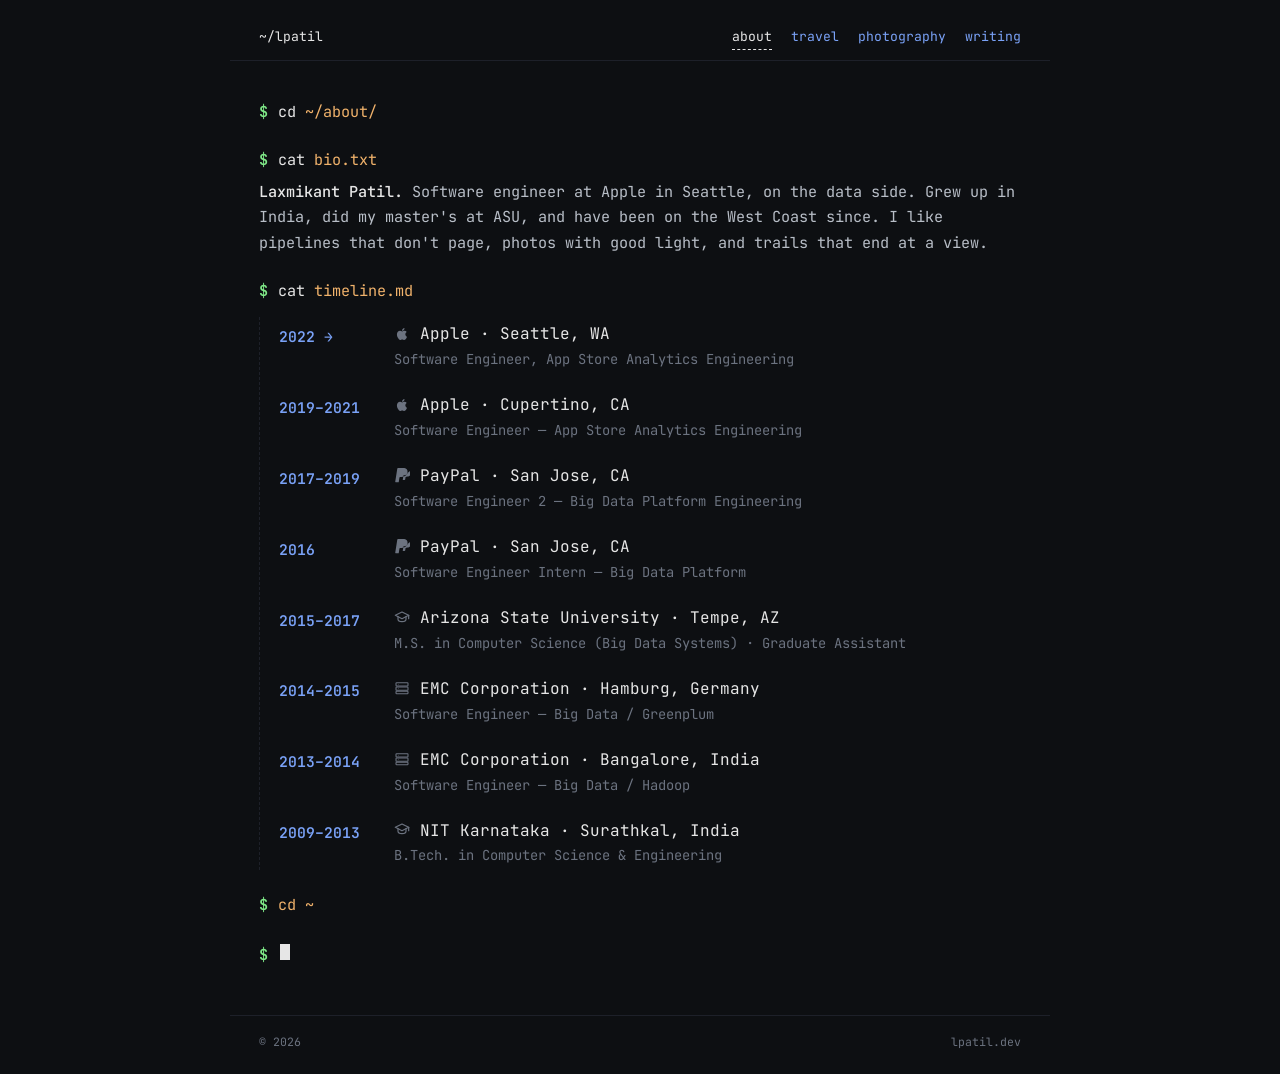
==== about/index.html @ 9c76da43 "Rebuild site as terminal-style personal blog Home (index.html) renders as a shell session with whoam" ====
<!DOCTYPE html>
<html lang="en">
<head>
    <meta charset="UTF-8">
    <meta name="viewport" content="width=device-width, initial-scale=1.0">
    <title>about — ~/lpatil</title>
    <meta name="description" content="About Laxmikant Patil — software engineer, traveler, photographer.">

    <link rel="preconnect" href="https://fonts.googleapis.com">
    <link rel="preconnect" href="https://fonts.gstatic.com" crossorigin>
    <link href="https://fonts.googleapis.com/css2?family=JetBrains+Mono:wght@400;500;600;700&display=swap" rel="stylesheet">

    <link rel="stylesheet" href="../assets/style.css">
</head>
<body>

    <header class="topbar">
        <span class="title"><a href="../index.html">~/lpatil</a></span>
        <nav class="topbar-nav" aria-label="Sections">
            <a href="../about/" aria-current="page">about</a>
            <a href="../travel/">travel</a>
            <a href="../photography/">photography</a>
            <a href="../writing/">writing</a>
        </nav>
    </header>

    <main class="term">
        <div class="stagger">

            <div class="line">
                <span class="prompt">$</span>
                <span class="cmd">cd <span class="str">~/about/</span></span>
            </div>

            <div class="line">
                <span class="prompt">$</span>
                <span class="cmd">cat <span class="str">bio.txt</span></span>
            </div>
            <p class="out">
                <em>Laxmikant Patil.</em> Software engineer at Apple in Seattle, on the
                data side. Grew up in India, did my master's at ASU, and have been on
                the West Coast since. I like pipelines that don't page, photos with
                good light, and trails that end at a view.
            </p>

            <div class="line">
                <span class="prompt">$</span>
                <span class="cmd">cat <span class="str">timeline.md</span></span>
            </div>
            <div class="out">
                <div class="timeline">

                    <div class="entry">
                        <span class="year">2022 →</span>
                        <div>
                            <div class="where">
                                <svg class="mark" viewBox="0 0 24 24" fill="currentColor" aria-hidden="true"><path d="M17.05 20.28c-.98.95-2.05.8-3.08.35-1.09-.46-2.09-.48-3.24 0-1.44.62-2.2.44-3.06-.35C2.79 15.25 3.51 7.59 9.05 7.31c1.35.07 2.29.74 3.08.8 1.18-.24 2.31-.93 3.57-.84 1.51.12 2.65.72 3.4 1.8-3.12 1.87-2.38 5.98.48 7.13-.57 1.5-1.31 2.99-2.54 4.09zM12.03 7.25c-.15-2.23 1.66-4.07 3.74-4.25.29 2.58-2.34 4.5-3.74 4.25z"/></svg>
                                Apple &middot; Seattle, WA
                            </div>
                            <div class="role">Software Engineer, App Store Analytics Engineering</div>
                        </div>
                    </div>

                    <div class="entry">
                        <span class="year">2019&ndash;2021</span>
                        <div>
                            <div class="where">
                                <svg class="mark" viewBox="0 0 24 24" fill="currentColor" aria-hidden="true"><path d="M17.05 20.28c-.98.95-2.05.8-3.08.35-1.09-.46-2.09-.48-3.24 0-1.44.62-2.2.44-3.06-.35C2.79 15.25 3.51 7.59 9.05 7.31c1.35.07 2.29.74 3.08.8 1.18-.24 2.31-.93 3.57-.84 1.51.12 2.65.72 3.4 1.8-3.12 1.87-2.38 5.98.48 7.13-.57 1.5-1.31 2.99-2.54 4.09zM12.03 7.25c-.15-2.23 1.66-4.07 3.74-4.25.29 2.58-2.34 4.5-3.74 4.25z"/></svg>
                                Apple &middot; Cupertino, CA
                            </div>
                            <div class="role">Software Engineer &mdash; App Store Analytics Engineering</div>
                        </div>
                    </div>

                    <div class="entry">
                        <span class="year">2017&ndash;2019</span>
                        <div>
                            <div class="where">
                                <svg class="mark" viewBox="0 0 24 24" fill="currentColor" aria-hidden="true"><path d="M7.076 21.337H2.47a.641.641 0 0 1-.633-.74L4.944.901C5.026.382 5.474 0 5.998 0h7.46c2.57 0 4.578.543 5.69 1.81 1.01 1.15 1.304 2.42 1.012 4.287-.023.143-.047.288-.077.437-.983 5.05-4.349 6.797-8.647 6.797h-2.19c-.524 0-.968.382-1.05.9l-1.12 7.106zm14.146-14.42a3.35 3.35 0 0 0-.607-.541c-.013.076-.026.175-.041.254-.59 3.025-2.566 4.078-5.205 4.078h-.78a.483.483 0 0 0-.477.42l-1.003 6.353c-.052.337.171.649.514.649h2.24c.438 0 .814-.32.883-.743l.017-.094.51-3.225.032-.18c.069-.422.445-.74.883-.74h.557c3.605 0 6.428-1.461 7.254-5.696.345-1.773.17-3.255-.748-4.295z"/></svg>
                                PayPal &middot; San Jose, CA
                            </div>
                            <div class="role">Software Engineer 2 &mdash; Big Data Platform Engineering</div>
                        </div>
                    </div>

                    <div class="entry">
                        <span class="year">2016</span>
                        <div>
                            <div class="where">
                                <svg class="mark" viewBox="0 0 24 24" fill="currentColor" aria-hidden="true"><path d="M7.076 21.337H2.47a.641.641 0 0 1-.633-.74L4.944.901C5.026.382 5.474 0 5.998 0h7.46c2.57 0 4.578.543 5.69 1.81 1.01 1.15 1.304 2.42 1.012 4.287-.023.143-.047.288-.077.437-.983 5.05-4.349 6.797-8.647 6.797h-2.19c-.524 0-.968.382-1.05.9l-1.12 7.106zm14.146-14.42a3.35 3.35 0 0 0-.607-.541c-.013.076-.026.175-.041.254-.59 3.025-2.566 4.078-5.205 4.078h-.78a.483.483 0 0 0-.477.42l-1.003 6.353c-.052.337.171.649.514.649h2.24c.438 0 .814-.32.883-.743l.017-.094.51-3.225.032-.18c.069-.422.445-.74.883-.74h.557c3.605 0 6.428-1.461 7.254-5.696.345-1.773.17-3.255-.748-4.295z"/></svg>
                                PayPal &middot; San Jose, CA
                            </div>
                            <div class="role">Software Engineer Intern &mdash; Big Data Platform</div>
                        </div>
                    </div>

                    <div class="entry">
                        <span class="year">2015&ndash;2017</span>
                        <div>
                            <div class="where">
                                <svg class="mark" viewBox="0 0 24 24" fill="none" stroke="currentColor" stroke-width="1.8" stroke-linejoin="round" stroke-linecap="round" aria-hidden="true"><path d="M12 3 L22 8 L12 13 L2 8 Z"/><path d="M6 10v4c0 2 2.7 3.5 6 3.5s6-1.5 6-3.5v-4"/><path d="M22 8v5"/></svg>
                                Arizona State University &middot; Tempe, AZ
                            </div>
                            <div class="role">M.S. in Computer Science (Big Data Systems) &middot; Graduate Assistant</div>
                        </div>
                    </div>

                    <div class="entry">
                        <span class="year">2014&ndash;2015</span>
                        <div>
                            <div class="where">
                                <svg class="mark" viewBox="0 0 24 24" fill="none" stroke="currentColor" stroke-width="1.6" stroke-linejoin="round" aria-hidden="true"><rect x="3" y="4" width="18" height="5" rx="1"/><rect x="3" y="10.5" width="18" height="5" rx="1"/><rect x="3" y="17" width="18" height="3.5" rx="1"/><circle cx="7" cy="6.5" r="0.6" fill="currentColor" stroke="none"/><circle cx="7" cy="13" r="0.6" fill="currentColor" stroke="none"/></svg>
                                EMC Corporation &middot; Hamburg, Germany
                            </div>
                            <div class="role">Software Engineer &mdash; Big Data / Greenplum</div>
                        </div>
                    </div>

                    <div class="entry">
                        <span class="year">2013&ndash;2014</span>
                        <div>
                            <div class="where">
                                <svg class="mark" viewBox="0 0 24 24" fill="none" stroke="currentColor" stroke-width="1.6" stroke-linejoin="round" aria-hidden="true"><rect x="3" y="4" width="18" height="5" rx="1"/><rect x="3" y="10.5" width="18" height="5" rx="1"/><rect x="3" y="17" width="18" height="3.5" rx="1"/><circle cx="7" cy="6.5" r="0.6" fill="currentColor" stroke="none"/><circle cx="7" cy="13" r="0.6" fill="currentColor" stroke="none"/></svg>
                                EMC Corporation &middot; Bangalore, India
                            </div>
                            <div class="role">Software Engineer &mdash; Big Data / Hadoop</div>
                        </div>
                    </div>

                    <div class="entry">
                        <span class="year">2009&ndash;2013</span>
                        <div>
                            <div class="where">
                                <svg class="mark" viewBox="0 0 24 24" fill="none" stroke="currentColor" stroke-width="1.8" stroke-linejoin="round" stroke-linecap="round" aria-hidden="true"><path d="M12 3 L22 8 L12 13 L2 8 Z"/><path d="M6 10v4c0 2 2.7 3.5 6 3.5s6-1.5 6-3.5v-4"/><path d="M22 8v5"/></svg>
                                NIT Karnataka &middot; Surathkal, India
                            </div>
                            <div class="role">B.Tech. in Computer Science &amp; Engineering</div>
                        </div>
                    </div>

                </div>
            </div>

            <div class="line">
                <span class="prompt">$</span>
                <a href="../index.html" class="back">cd ~</a>
            </div>

            <div class="line">
                <span class="prompt">$</span>
                <span class="cursor" aria-hidden="true"></span>
            </div>

        </div>
    </main>

    <footer class="bottombar">
        <span>© 2026</span>
        <span>lpatil.dev</span>
    </footer>

</body>
</html>
---- assets/style.css ----
/* =========================================================
   lpatil.dev — shared stylesheet
   Clean terminal aesthetic
   ========================================================= */

:root {
    --bg:        #0d0f12;
    --bg-soft:   #12151a;
    --fg:        #e6e6e6;
    --fg-soft:   #b8bec7;
    --fg-muted:  #6c7380;
    --prompt:    #7ee787;
    --link:      #f0b26b;
    --dir:       #7aa2f7;
    --string:    #f0b26b;
    --comment:   #6c7380;
    --rule:      #1d2029;
}

* { box-sizing: border-box; margin: 0; padding: 0; }

html {
    font-size: 16px;
    -webkit-text-size-adjust: 100%;
}

body {
    min-height: 100vh;
    background-color: var(--bg);
    color: var(--fg-soft);
    font-family: 'JetBrains Mono', ui-monospace, 'SFMono-Regular', 'Menlo', monospace;
    font-weight: 400;
    font-size: 0.95rem;
    line-height: 1.7;
    -webkit-font-smoothing: antialiased;
    -moz-osx-font-smoothing: grayscale;
    display: flex;
    flex-direction: column;
}

::selection {
    background: var(--prompt);
    color: var(--bg);
}

a {
    color: var(--link);
    text-decoration: none;
    border-bottom: 1px dashed transparent;
    transition: border-color .15s ease, color .15s ease;
}

a:hover { border-bottom-color: var(--link); }

/* ============ TOPBAR ============ */
header.topbar {
    max-width: 820px;
    margin: 0 auto;
    width: 100%;
    padding: 1.6rem 1.8rem 0.6rem;
    color: var(--fg-muted);
    font-size: 0.82rem;
    display: flex;
    justify-content: space-between;
    align-items: baseline;
    border-bottom: 1px solid var(--rule);
    position: relative;
    z-index: 1;
}

.topbar .title a {
    color: var(--fg);
    border-bottom: none;
    transition: color .15s ease;
}

.topbar .title a:hover { color: var(--prompt); }

.topbar-nav {
    display: flex;
    gap: 1.2rem;
    font-size: 0.82rem;
}

.topbar-nav a {
    color: var(--dir);
    border-bottom: 1px dashed transparent;
    padding-bottom: 1px;
}

.topbar-nav a:hover,
.topbar-nav a[aria-current="page"] {
    border-bottom-color: var(--dir);
}

.topbar-nav a[aria-current="page"] {
    color: var(--fg);
    border-bottom-color: var(--fg);
}

/* ============ TERMINAL BODY ============ */
main.term {
    max-width: 820px;
    margin: 0 auto;
    width: 100%;
    padding: 2.4rem 1.8rem 3rem;
    flex: 1;
    position: relative;
    z-index: 1;
}

.line {
    display: flex;
    align-items: baseline;
    gap: 0.65rem;
    flex-wrap: wrap;
    margin-top: 1.4rem;
}

.line:first-child { margin-top: 0; }

.prompt {
    color: var(--prompt);
    user-select: none;
    font-weight: 600;
}

.host {
    color: var(--fg-muted);
    user-select: none;
}

.cmd { color: var(--fg); }
.cmd .flag { color: var(--fg-muted); }
.cmd .str { color: var(--string); }

.out {
    color: var(--fg-soft);
    margin: 0.35rem 0 0;
    padding-left: 0;
}

.out.name {
    color: var(--fg);
    font-weight: 600;
    font-size: 1.05rem;
    letter-spacing: -0.01em;
}

.out.muted {
    color: var(--fg-muted);
    font-style: italic;
}

.out em {
    color: var(--fg);
    font-style: normal;
    font-weight: 500;
}

.back {
    color: var(--link);
    border-bottom: 1px dashed transparent;
}

.back:hover { border-bottom-color: var(--link); }

/* Blinking cursor */
.cursor {
    display: inline-block;
    width: 0.6em;
    height: 1em;
    background: var(--fg);
    vertical-align: text-bottom;
    animation: blink 1.05s steps(2, end) infinite;
    margin-left: 0.15em;
}

@keyframes blink {
    to { background: transparent; }
}

/* Staggered fade-in */
.stagger > * {
    opacity: 0;
    transform: translateY(4px);
    animation: appear .5s ease-out forwards;
}
.stagger > *:nth-child(1)  { animation-delay: .05s; }
.stagger > *:nth-child(2)  { animation-delay: .22s; }
.stagger > *:nth-child(3)  { animation-delay: .39s; }
.stagger > *:nth-child(4)  { animation-delay: .56s; }
.stagger > *:nth-child(5)  { animation-delay: .73s; }
.stagger > *:nth-child(6)  { animation-delay: .90s; }
.stagger > *:nth-child(7)  { animation-delay: 1.05s; }
.stagger > *:nth-child(8)  { animation-delay: 1.20s; }
.stagger > *:nth-child(9)  { animation-delay: 1.35s; }
.stagger > *:nth-child(n+10) { animation-delay: 1.50s; }

@keyframes appear {
    to { opacity: 1; transform: none; }
}

@media (prefers-reduced-motion: reduce) {
    .stagger > * { opacity: 1; transform: none; animation: none; }
    .cursor { animation: none; }
}

/* ============ LINKS LIST (social with icons) ============ */
.links {
    margin-top: 0.4rem;
    display: flex;
    flex-direction: column;
    gap: 0.35rem;
    color: var(--fg-soft);
}

.links .row {
    display: flex;
    align-items: center;
    gap: 0.7rem;
}

.links a {
    color: var(--link);
    border-bottom: 1px dashed transparent;
}

.links a:hover { border-bottom-color: var(--link); }

.links .icon {
    flex: 0 0 14px;
    width: 14px;
    height: 14px;
    color: var(--fg-muted);
    transition: color .15s ease, transform .15s ease;
}

.links .row:hover .icon {
    color: var(--link);
    transform: translateX(1px);
}

/* ============ PHOTO FRAME ============ */
.photo-frame {
    margin-top: 0.55rem;
    display: inline-block;
}

.photo {
    width: 170px;
    height: 170px;
    object-fit: cover;
    display: block;
    border: 1px solid var(--rule);
    border-radius: 3px;
    background: var(--bg-soft);
    filter: saturate(0.95);
    transition: filter .25s ease, transform .25s ease;
}

.photo-frame:hover .photo {
    filter: saturate(1.08);
    transform: translateY(-1px);
}

.photo-meta {
    color: var(--fg-muted);
    font-size: 0.76rem;
    margin-top: 0.4rem;
    letter-spacing: 0.02em;
}

/* ============ TICKER / tail -f ============ */
.ticker-wrap {
    margin-top: 0.55rem;
    padding: 0.35rem 0;
    border-top: 1px dashed var(--rule);
    border-bottom: 1px dashed var(--rule);
    position: relative;
}

.ticker {
    overflow: hidden;
    position: relative;
    -webkit-mask-image: linear-gradient(90deg, transparent, #000 6%, #000 94%, transparent);
            mask-image: linear-gradient(90deg, transparent, #000 6%, #000 94%, transparent);
}

.ticker-track {
    display: inline-flex;
    align-items: center;
    gap: 1.8rem;
    white-space: nowrap;
    padding-right: 1.8rem;
    animation: ticker-scroll 42s linear infinite;
    will-change: transform;
}

.ticker-wrap:hover .ticker-track { animation-play-state: paused; }

@keyframes ticker-scroll {
    from { transform: translateX(0); }
    to   { transform: translateX(-50%); }
}

.ticker .post {
    color: var(--fg-soft);
    display: inline-flex;
    align-items: baseline;
    gap: 0.6rem;
}

.ticker .date {
    color: var(--fg-muted);
    font-size: 0.82rem;
}

.ticker .tag {
    font-size: 0.74rem;
    letter-spacing: 0.06em;
    text-transform: uppercase;
    padding: 0 0.3rem;
    border: 1px solid currentColor;
    border-radius: 2px;
}

.tag.travel   { color: #f0b26b; }
.tag.tech     { color: #7aa2f7; }
.tag.thoughts { color: #bb9af7; }

.ticker .sep {
    color: var(--fg-muted);
    opacity: 0.6;
}

@media (prefers-reduced-motion: reduce) {
    .ticker-track { animation: none; }
}

/* ============ TIMELINE (about page) ============ */
.timeline {
    margin-top: 0.8rem;
    padding: 0.2rem 0 0.2rem 1.2rem;
    border-left: 1px dashed var(--rule);
    display: flex;
    flex-direction: column;
    gap: 1.3rem;
}

.timeline .entry {
    display: grid;
    grid-template-columns: 96px 1fr;
    gap: 1.2rem;
    align-items: baseline;
}

.timeline .year {
    color: var(--dir);
    font-weight: 600;
    font-size: 0.92rem;
}

.timeline .where {
    color: var(--fg);
    font-size: 1rem;
    margin-bottom: 0.1rem;
    display: flex;
    align-items: center;
    gap: 0.6rem;
}

.timeline .mark {
    flex: 0 0 16px;
    width: 16px;
    height: 16px;
    color: var(--fg-muted);
    transition: color .2s ease, transform .2s ease;
}

.timeline .entry:hover .mark {
    color: var(--fg);
    transform: translateY(-1px);
}

.timeline .role {
    color: var(--fg-muted);
    font-size: 0.86rem;
    line-height: 1.55;
}

/* ============ FOOTER ============ */
footer.bottombar {
    max-width: 820px;
    margin: 0 auto;
    width: 100%;
    padding: 1rem 1.8rem 1.4rem;
    color: var(--fg-muted);
    font-size: 0.72rem;
    display: flex;
    justify-content: space-between;
    align-items: baseline;
    border-top: 1px solid var(--rule);
    position: relative;
    z-index: 1;
}

/* ============ RESPONSIVE ============ */
@media (max-width: 560px) {
    body { font-size: 0.9rem; }
    header.topbar, main.term, footer.bottombar {
        padding-left: 1.2rem;
        padding-right: 1.2rem;
    }
    .topbar { flex-wrap: wrap; gap: 0.6rem 1rem; }
    .topbar-nav { gap: 0.9rem; font-size: 0.78rem; }
    .line { gap: 0.45rem; }
    .timeline .entry { grid-template-columns: 78px 1fr; gap: 0.9rem; }
}
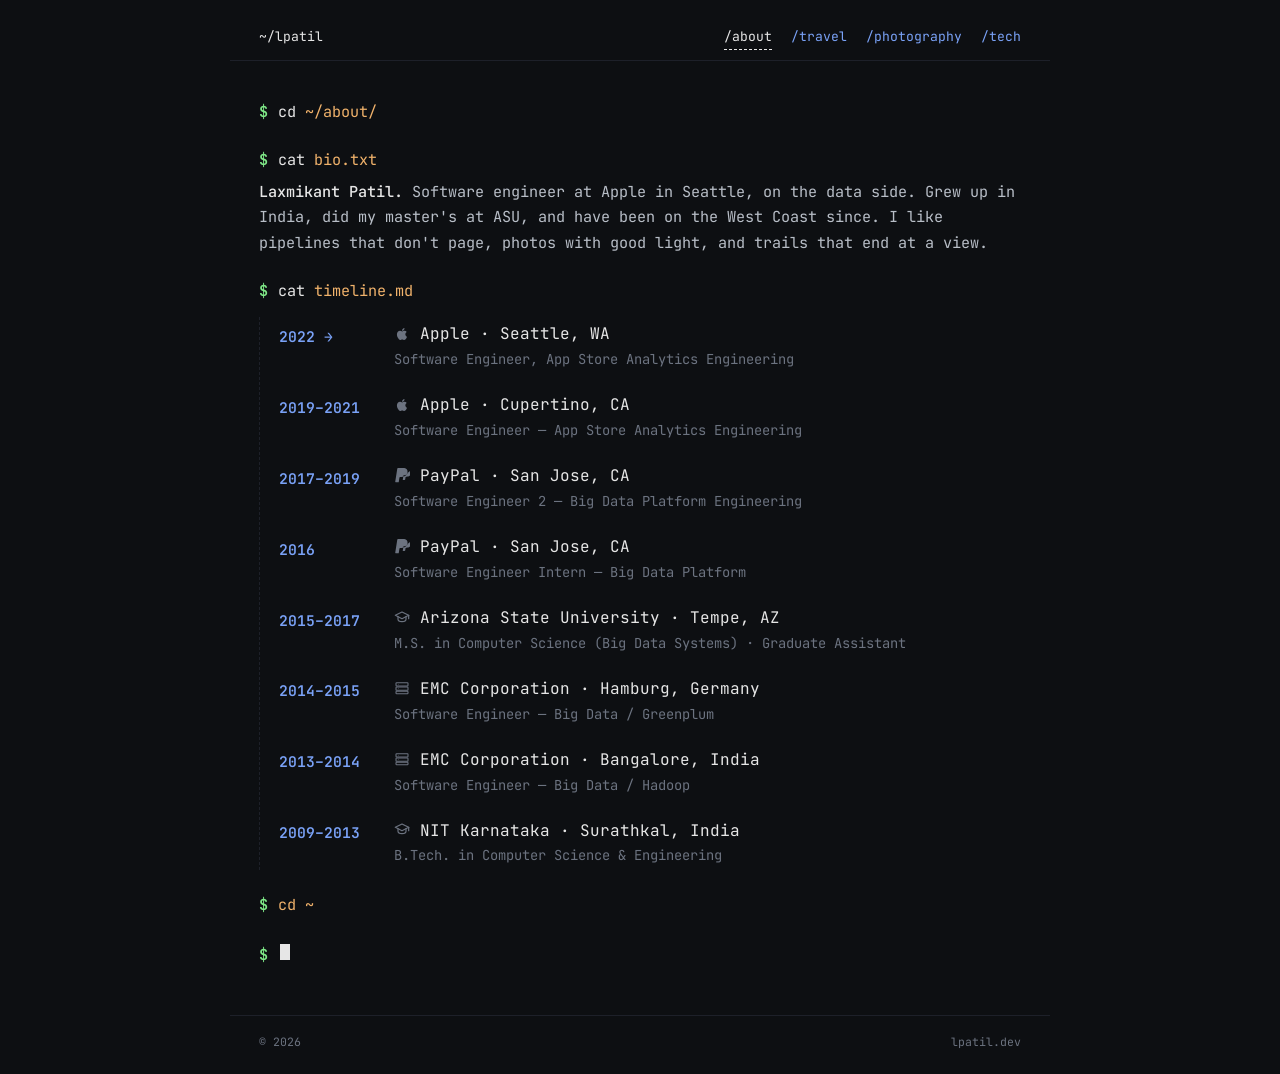
==== commit 1714dc62: "Rename /writing to /tech, add slashed nav, animate coming-soon - Nav labels are now prefixed with a " ====
--- a/about/index.html
+++ b/about/index.html
@@ -17,10 +17,10 @@
     <header class="topbar">
         <span class="title"><a href="../index.html">~/lpatil</a></span>
         <nav class="topbar-nav" aria-label="Sections">
-            <a href="../about/" aria-current="page">about</a>
-            <a href="../travel/">travel</a>
-            <a href="../photography/">photography</a>
-            <a href="../writing/">writing</a>
+            <a href="../about/" aria-current="page">/about</a>
+            <a href="../travel/">/travel</a>
+            <a href="../photography/">/photography</a>
+            <a href="../tech/">/tech</a>
         </nav>
     </header>
 
--- a/assets/style.css
+++ b/assets/style.css
@@ -389,6 +389,27 @@
     line-height: 1.55;
 }
 
+/* ============ COMING SOON (section stubs) ============ */
+.coming-soon {
+    display: inline-block;
+    overflow: hidden;
+    white-space: nowrap;
+    color: var(--fg-muted);
+    font-style: italic;
+    vertical-align: bottom;
+    animation: type-cycle 5s steps(14) infinite alternate;
+    width: 14ch;
+}
+
+@keyframes type-cycle {
+    from { width: 0; }
+    to   { width: 14ch; }
+}
+
+@media (prefers-reduced-motion: reduce) {
+    .coming-soon { animation: none; width: auto; }
+}
+
 /* ============ FOOTER ============ */
 footer.bottombar {
     max-width: 820px;
